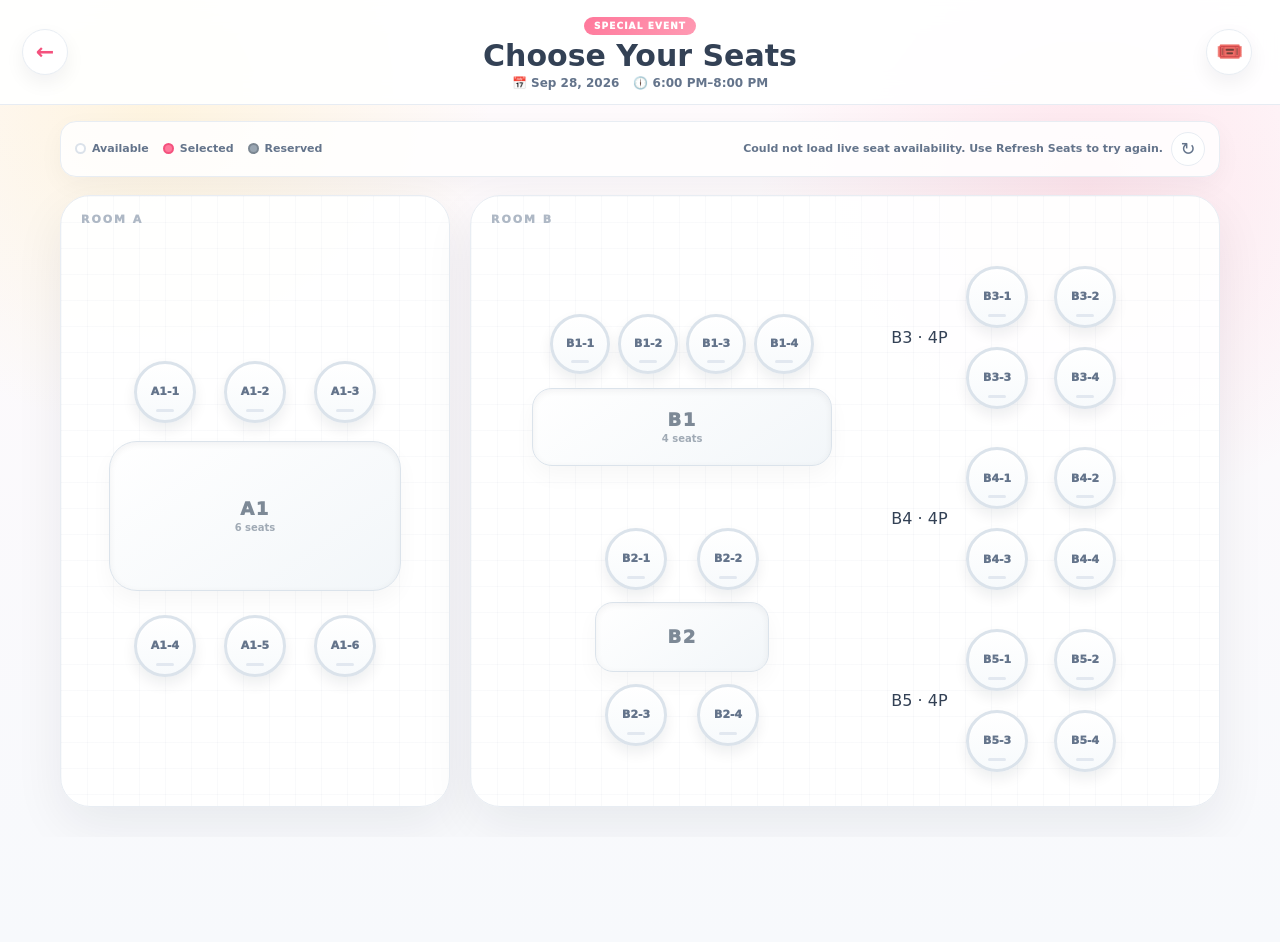
==== seat_booking.html @ ac12362a "Add files via upload" ====
<!DOCTYPE html>
<html lang="en">
<head>
    <meta charset="UTF-8">
    <meta name="viewport" content="width=device-width, initial-scale=1.0, maximum-scale=1.0, user-scalable=no">
    <title>Beads Land | September 28 Seat Reservation</title>
    <link rel="stylesheet" href="seat_booking.css">
</head>
<body>
    <header class="visual-topbar">
        <a class="back-home" href="index.html" aria-label="Back to Beads Land">←</a>
        <div class="event-heading">
            <div class="event-badge">SPECIAL EVENT</div>
            <h1>Choose Your Seats</h1>
            <div class="event-meta">
                <span>📅 Sep 28, 2026</span>
                <span>🕕 6:00 PM–8:00 PM</span>
            </div>
        </div>
        <button class="icon-action" type="button" id="manageBtn" title="Manage Reservation" aria-label="Manage Reservation">🎟️</button>
    </header>

    <section class="seat-toolbar">
        <div class="legend" aria-label="Seat legend">
            <span><i class="legend-dot open-dot"></i>Available</span>
            <span><i class="legend-dot selected-dot"></i>Selected</span>
            <span><i class="legend-dot reserved-dot"></i>Reserved</span>
        </div>
        <div class="toolbar-right">
            <span id="availabilityStatus" class="availability-status">Loading seats…</span>
            <button class="refresh-icon" type="button" id="refreshSeatsBtn" title="Refresh seats" aria-label="Refresh seats">↻</button>
        </div>
    </section>

    <main class="floor-wrap">
        <div class="floor-plan">
            <section class="room-panel room-a-panel">
                <div class="room-title">ROOM A</div>
                <div class="room-inner room-a-inner">
                    <div class="table-zone a1-zone">
                        <div id="A1Top" class="seat-row seat-row-three"></div>
                        <div class="table-surface table-a1">
                            <span>A1</span>
                            <small>6 seats</small>
                        </div>
                        <div id="A1Bottom" class="seat-row seat-row-three"></div>
                    </div>
                </div>
            </section>

            <section class="room-panel room-b-panel">
                <div class="room-title">ROOM B</div>
                <div class="room-inner b-layout">
                    <div class="b-left-column">
                        <div class="table-zone b1-zone featured-zone">
                            <div id="B1Row" class="seat-row b1-four-connected"></div>
                            <div class="table-surface table-b1">
                                <span>B1</span>
                                <small>4 seats</small>
                            </div>
                        </div>

                        <div class="table-zone compact-zone">
                            <div id="B2Top" class="seat-row seat-row-two"></div>
                            <div class="table-surface table-small"><span>B2</span></div>
                            <div id="B2Bottom" class="seat-row seat-row-two"></div>
                        </div>
                    </div>

                    <div id="B3B5" class="b-right-column"></div>
                </div>
            </section>
        </div>
    </main>

    <div id="selectionDock" class="selection-dock hidden">
        <div class="dock-count">
            <strong id="selectedCount">0</strong>
            <span>seat(s) selected</span>
        </div>
        <div class="dock-actions">
            <button class="dock-clear" type="button" id="clearBtn">Clear</button>
            <button class="dock-reserve" type="button" id="reserveBtn">Reserve Seats →</button>
        </div>
    </div>

    <div id="bookingModal" class="modal hidden" role="dialog" aria-modal="true">
        <div class="modal-card booking-card">
            <button class="modal-x" type="button" data-close="bookingModal" aria-label="Close">×</button>
            <div class="modal-icon">✨</div>
            <h2>Confirm Your Seats</h2>
            <p class="modal-sub">Sep 28 · 6:00 PM–8:00 PM</p>
            <div class="visual-summary">
                <div><span class="summary-icon">💺</span><strong id="bookingSeats"></strong></div>
                <div><span class="summary-icon">👥</span><strong id="bookingGuests"></strong> guest(s)</div>
            </div>
            <label class="field-label" for="guestName">Name</label>
            <input id="guestName" class="field" autocomplete="name" maxlength="100" placeholder="Your name">
            <label class="field-label" for="guestEmail">Email</label>
            <input id="guestEmail" class="field" type="email" autocomplete="email" maxlength="255" placeholder="Email for confirmation">
            <div id="bookingError" class="error-box hidden"></div>
            <button id="confirmBookingBtn" class="modal-primary" type="button">Confirm Reservation</button>
        </div>
    </div>

    <div id="manageModal" class="modal hidden" role="dialog" aria-modal="true">
        <div class="modal-card">
            <button class="modal-x" type="button" data-close="manageModal" aria-label="Close">×</button>
            <div class="modal-icon">🎟️</div>
            <h2>Manage Reservation</h2>
            <p class="modal-sub">Use the email and reservation number from your confirmation.</p>
            <label class="field-label" for="manageEmail">Email</label>
            <input id="manageEmail" class="field" type="email" autocomplete="email" placeholder="your@email.com">
            <label class="field-label" for="manageCode">Reservation Number</label>
            <input id="manageCode" class="field code-input" autocomplete="off" placeholder="BL-928-XXXXXX">
            <div id="manageError" class="error-box hidden"></div>
            <button id="findBookingBtn" class="modal-dark" type="button">Find Reservation</button>
        </div>
    </div>

    <div id="detailModal" class="modal hidden" role="dialog" aria-modal="true">
        <div class="modal-card">
            <button class="modal-x" type="button" data-close="detailModal" aria-label="Close">×</button>
            <div class="modal-icon">📋</div>
            <h2>Reservation Details</h2>
            <div id="reservationDetail" class="detail-box"></div>
            <button id="withdrawBtn" class="modal-danger" type="button">Withdraw Reservation</button>
        </div>
    </div>

    <div id="noticeModal" class="modal hidden" role="dialog" aria-modal="true">
        <div class="modal-card notice-card">
            <button class="modal-x" type="button" data-close="noticeModal" aria-label="Close">×</button>
            <div id="noticeIcon" class="notice-icon">✓</div>
            <h2 id="noticeTitle"></h2>
            <div id="noticeBody" class="detail-box"></div>
            <button class="modal-dark" type="button" data-close="noticeModal">OK</button>
        </div>
    </div>

    <script src="seat_booking.js"></script>
</body>
</html>
---- seat_booking.css ----
:root {
    --pink: #ff789b;
    --pink-dark: #f4517d;
    --pink-soft: #fff0f5;
    --yellow: #ffd85a;
    --ink: #334155;
    --muted: #94a3b8;
    --line: #e8edf3;
    --open: #ffffff;
    --reserved: #9aa6b2;
    --room: rgba(255,255,255,.96);
}
* { box-sizing: border-box; }
html, body { margin: 0; min-height: 100%; }
body {
    font-family: system-ui, -apple-system, BlinkMacSystemFont, "Segoe UI", sans-serif;
    color: var(--ink);
    background:
        radial-gradient(circle at 12% 10%, rgba(255,216,90,.18), transparent 24%),
        radial-gradient(circle at 85% 20%, rgba(255,120,155,.16), transparent 25%),
        linear-gradient(180deg, #fffafc 0%, #f7f9fc 100%);
    padding-bottom: 105px;
}
button, input { font: inherit; }
button { cursor: pointer; }
.hidden { display: none !important; }

.visual-topbar {
    min-height: 90px;
    display: grid;
    grid-template-columns: 52px 1fr 52px;
    align-items: center;
    gap: 14px;
    padding: 14px 22px;
    background: rgba(255,255,255,.92);
    backdrop-filter: blur(14px);
    border-bottom: 1px solid rgba(226,232,240,.8);
    position: sticky;
    top: 0;
    z-index: 30;
}
.back-home, .icon-action {
    width: 46px;
    height: 46px;
    border-radius: 50%;
    display: grid;
    place-items: center;
    background: #fff;
    border: 1px solid var(--line);
    color: var(--pink-dark);
    text-decoration: none;
    font-size: 22px;
    font-weight: 900;
    box-shadow: 0 8px 20px rgba(15,23,42,.06);
}
.icon-action { border: 1px solid var(--line); }
.event-heading { text-align: center; }
.event-badge {
    display: inline-flex;
    background: linear-gradient(135deg, var(--pink), #ff9ab3);
    color: white;
    border-radius: 999px;
    padding: 4px 10px;
    font-size: 9px;
    font-weight: 1000;
    letter-spacing: .12em;
}
.event-heading h1 { margin: 5px 0 4px; font-size: clamp(21px, 3vw, 30px); line-height: 1.05; }
.event-meta { display: flex; justify-content: center; flex-wrap: wrap; gap: 14px; color: #64748b; font-size: 12px; font-weight: 800; }

.seat-toolbar {
    width: min(1160px, calc(100% - 28px));
    margin: 16px auto 0;
    display: flex;
    justify-content: space-between;
    align-items: center;
    gap: 12px;
    padding: 10px 14px;
    border-radius: 16px;
    background: rgba(255,255,255,.86);
    border: 1px solid var(--line);
    box-shadow: 0 8px 26px rgba(15,23,42,.04);
}
.legend { display: flex; flex-wrap: wrap; gap: 14px; font-size: 11px; font-weight: 800; color: #64748b; }
.legend span { display: inline-flex; align-items: center; gap: 6px; }
.legend-dot { width: 11px; height: 11px; border-radius: 50%; display: inline-block; border: 2px solid #dbe2ea; }
.open-dot { background: white; }
.selected-dot { background: var(--pink); border-color: var(--pink-dark); }
.reserved-dot { background: var(--reserved); border-color: #7c8792; }
.toolbar-right { display: flex; align-items: center; gap: 8px; }
.availability-status { color: #64748b; font-size: 11px; font-weight: 800; }
.refresh-icon { width: 34px; height: 34px; border-radius: 50%; border: 1px solid var(--line); background: white; color: #64748b; font-size: 18px; }

.floor-wrap { overflow-x: auto; padding: 18px 14px 30px; }
.floor-plan {
    min-width: 1040px;
    width: min(1160px, 100%);
    margin: 0 auto;
    display: grid;
    grid-template-columns: 390px 1fr;
    gap: 20px;
}
.room-panel {
    position: relative;
    min-height: 610px;
    background: var(--room);
    border: 1px solid var(--line);
    border-radius: 30px;
    box-shadow: 0 18px 50px rgba(15,23,42,.07);
    overflow: hidden;
}
.room-panel::before {
    content: "";
    position: absolute;
    inset: 0;
    pointer-events: none;
    background-image:
        linear-gradient(rgba(148,163,184,.055) 1px, transparent 1px),
        linear-gradient(90deg, rgba(148,163,184,.055) 1px, transparent 1px);
    background-size: 26px 26px;
}
.room-title {
    position: absolute;
    z-index: 2;
    left: 20px;
    top: 17px;
    font-size: 11px;
    font-weight: 1000;
    letter-spacing: .18em;
    color: #aeb8c5;
}
.room-inner { position: relative; z-index: 1; height: 100%; }
.room-a-inner { display: grid; place-items: center; padding: 70px 30px 34px; }
.table-zone { display: flex; flex-direction: column; align-items: center; position: relative; }
.seat-row { display: flex; align-items: center; justify-content: center; gap: 22px; }
.seat-row-three { gap: 28px; }

.seat {
    width: 62px;
    height: 62px;
    border-radius: 50%;
    border: 3px solid #dbe3eb;
    background: linear-gradient(180deg,#fff,#f7fafc);
    color: #64748b;
    display: grid;
    place-items: center;
    position: relative;
    font-size: 11px;
    font-weight: 1000;
    box-shadow: 0 7px 14px rgba(15,23,42,.07), inset 0 2px 2px rgba(255,255,255,.9);
    transition: transform .16s ease, box-shadow .16s ease, border-color .16s ease, background .16s ease;
}
.seat::after {
    content: "";
    position: absolute;
    bottom: 8px;
    width: 18px;
    height: 3px;
    border-radius: 999px;
    background: #e2e8f0;
}
.seat:not(:disabled):hover { transform: translateY(-4px) scale(1.03); border-color: #f9a8bc; box-shadow: 0 12px 22px rgba(255,120,155,.17); }
.seat.selected {
    background: linear-gradient(145deg, #ff94ae, var(--pink));
    border-color: var(--pink-dark);
    color: white;
    box-shadow: 0 0 0 6px rgba(255,120,155,.16), 0 12px 24px rgba(244,81,125,.22);
}
.seat.selected::after { content: "✓"; width: auto; height: auto; background: none; bottom: 4px; font-size: 13px; }
.seat.reserved {
    background: linear-gradient(145deg,#aeb8c3,#8794a0);
    border-color: #7b8792;
    color: white;
    cursor: not-allowed;
    opacity: .86;
}
.seat.reserved::after { content: "🔒"; width: auto; height: auto; background: none; bottom: 3px; font-size: 11px; filter: grayscale(1) brightness(2); }
.seat small { display: none; }

.table-surface {
    display: grid;
    place-items: center;
    align-content: center;
    color: #7d8996;
    background:
        linear-gradient(145deg, rgba(255,255,255,.97), rgba(242,246,249,.98));
    border: 1px solid #dbe3eb;
    box-shadow: inset 0 2px 7px rgba(15,23,42,.055), 0 10px 22px rgba(15,23,42,.035);
}
.table-surface span { font-size: 18px; font-weight: 1000; letter-spacing: .08em; }
.table-surface small { margin-top: 3px; font-size: 10px; font-weight: 800; color: #a0aab5; }
.table-a1 { width: 292px; height: 150px; margin: 18px 0 24px; border-radius: 28px; }
.b-layout { display: grid; grid-template-columns: 1.1fr .9fr; gap: 26px; padding: 70px 28px 34px; min-height: 610px; }
.b-left-column { display: flex; flex-direction: column; justify-content: space-evenly; gap: 32px; }
.b-right-column { display: flex; flex-direction: column; justify-content: space-between; gap: 22px; }
.featured-zone { padding-top: 22px; }
.featured-tag {
    position: absolute;
    top: -18px;
    right: 0;
    background: #fff3c2;
    color: #9a6700;
    border: 1px solid #ffe17e;
    border-radius: 999px;
    padding: 5px 9px;
    font-size: 8px;
    font-weight: 1000;
    letter-spacing: .08em;
}
.b1-four-connected { gap: 8px; }
.b1-four-connected .seat { width: 60px; height: 60px; }
.table-b1 { width: 300px; height: 78px; border-radius: 20px; margin-top: 14px; }
.compact-zone { margin-top: 4px; }
.seat-row-two { gap: 30px; }
.table-small { width: 174px; height: 70px; border-radius: 18px; margin: 12px 0; }
.b-right-column .table-zone { margin: 0; }
.b-right-column .seat-row { gap: 26px; }

.selection-dock {
    position: fixed;
    z-index: 40;
    left: 50%;
    bottom: 22px;
    transform: translateX(-50%);
    width: min(560px, calc(100% - 24px));
    display: flex;
    align-items: center;
    justify-content: space-between;
    gap: 14px;
    padding: 12px 13px 12px 18px;
    border-radius: 24px;
    background: rgba(31,41,55,.94);
    color: white;
    box-shadow: 0 20px 45px rgba(15,23,42,.27);
    backdrop-filter: blur(12px);
}
.dock-count { display: flex; align-items: baseline; gap: 7px; }
.dock-count strong { font-size: 27px; color: #ffdbe5; }
.dock-count span { font-size: 12px; font-weight: 800; opacity: .8; }
.dock-actions { display: flex; align-items: center; gap: 8px; }
.dock-clear { border: 0; background: transparent; color: #cbd5e1; font-weight: 900; padding: 10px; }
.dock-reserve { border: 0; border-radius: 16px; padding: 12px 17px; background: linear-gradient(135deg,var(--pink),var(--pink-dark)); color: white; font-weight: 1000; box-shadow: 0 8px 20px rgba(244,81,125,.3); }

.modal { position: fixed; inset: 0; z-index: 70; display: grid; place-items: center; padding: 18px; background: rgba(15,23,42,.62); backdrop-filter: blur(7px); }
.modal-card { position: relative; width: min(450px,100%); max-height: 90vh; overflow: auto; border-radius: 28px; background: white; padding: 28px; box-shadow: 0 30px 80px rgba(15,23,42,.3); }
.modal-x { position: absolute; right: 16px; top: 14px; width: 34px; height: 34px; border-radius: 50%; border: 0; background: #f8fafc; color: #94a3b8; font-size: 22px; }
.modal-icon { font-size: 37px; margin-bottom: 7px; }
.modal-card h2 { margin: 0; font-size: 25px; }
.modal-sub { margin: 5px 0 19px; color: #64748b; font-size: 13px; font-weight: 700; }
.visual-summary { display: grid; gap: 8px; background: var(--pink-soft); border: 1px solid #ffd6e1; padding: 13px 15px; border-radius: 16px; margin-bottom: 18px; color: #7f3650; font-size: 13px; }
.visual-summary div { display: flex; align-items: center; gap: 9px; }
.summary-icon { width: 22px; text-align: center; }
.field-label { display:block; margin:12px 0 6px; color:#64748b; font-size:10px; font-weight:1000; text-transform:uppercase; letter-spacing:.09em; }
.field { width:100%; border:2px solid var(--line); background:#f8fafc; border-radius:14px; padding:13px 14px; outline:none; color:#1e293b; font-weight:750; }
.field:focus { border-color:#f9a8bc; background:white; box-shadow:0 0 0 4px rgba(255,120,155,.09); }
.code-input { text-transform: uppercase; letter-spacing: .08em; }
.error-box { margin-top:13px; padding:11px 13px; border-radius:12px; background:#fef2f2; color:#b91c1c; border:1px solid #fecaca; font-size:12px; font-weight:800; }
.modal-primary,.modal-dark,.modal-danger { width:100%; margin-top:20px; border:0; border-radius:16px; padding:14px; color:white; font-weight:1000; }
.modal-primary { background:linear-gradient(135deg,var(--pink),var(--pink-dark)); }
.modal-dark { background:#1f2937; }
.modal-danger { background:#dc2626; }
.detail-box { margin-top:16px; padding:15px; border-radius:16px; background:#f8fafc; border:1px solid var(--line); font-size:13px; font-weight:750; line-height:1.85; }
.code-box { display:inline-block; margin-top:8px; padding:8px 11px; border-radius:11px; background:#fff1f5; color:#be123c; font-weight:1000; letter-spacing:.07em; }
.notice-card { text-align:center; }
.notice-icon { font-size:44px; }

@media (max-width: 720px) {
    body { padding-bottom: 112px; }
    .visual-topbar { grid-template-columns: 42px 1fr 42px; padding: 11px 12px; }
    .back-home,.icon-action { width:40px;height:40px;font-size:19px; }
    .event-meta { gap: 6px 12px; font-size: 10px; }
    .seat-toolbar { align-items:flex-start; flex-direction:column; margin-top:10px; }
    .toolbar-right { width:100%; justify-content:space-between; }
    .floor-wrap { padding-top: 12px; }
    .floor-plan { min-width: 980px; grid-template-columns: 360px 600px; }
    .room-panel { min-height: 570px; }
    .selection-dock { bottom:12px; }
    .dock-count strong { font-size:24px; }
    .dock-reserve { padding:11px 14px; }
}
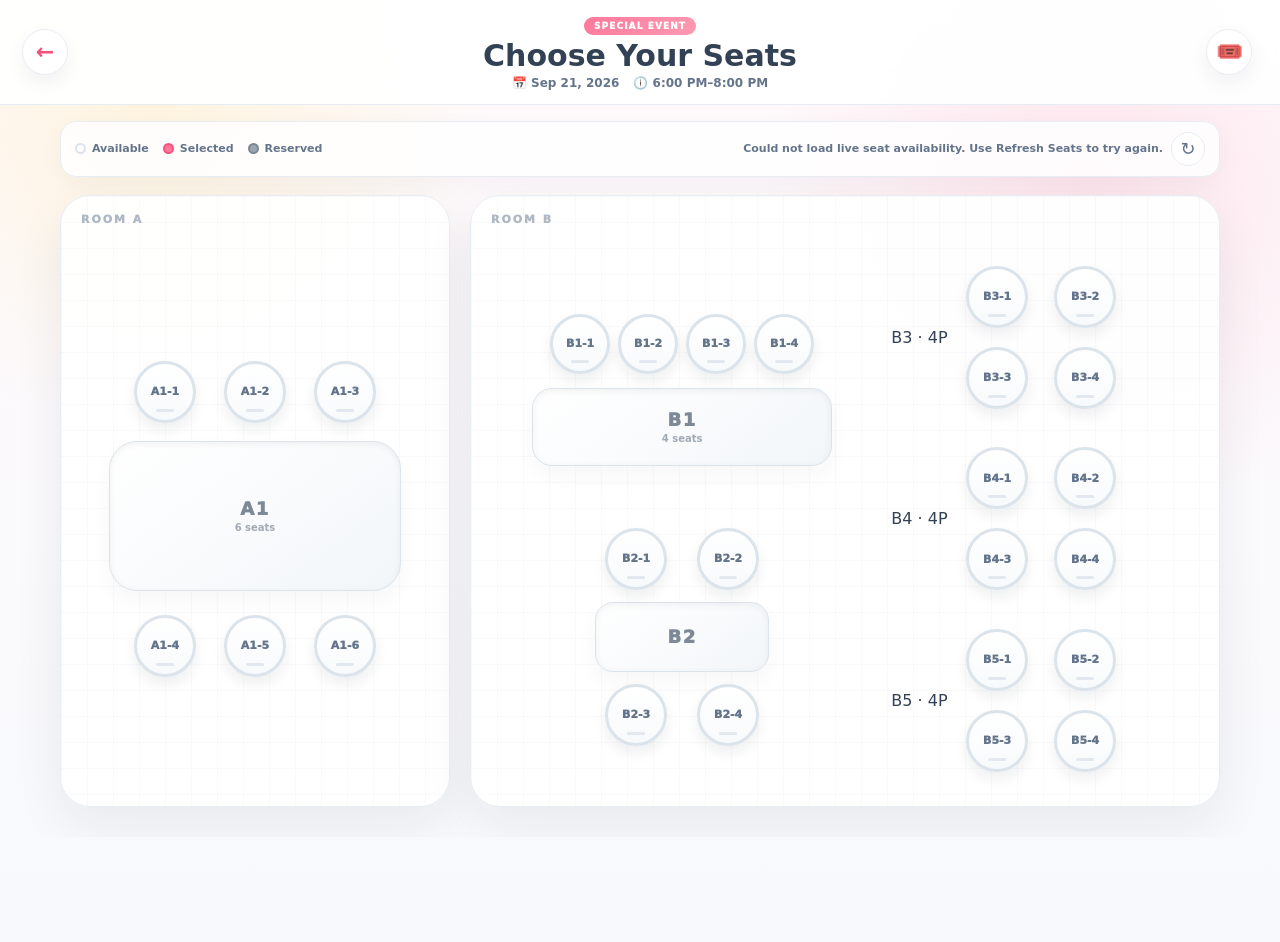
==== commit 0a455581: "Update seat_booking.html" ====
--- a/seat_booking.html
+++ b/seat_booking.html
@@ -3,7 +3,7 @@
 <head>
     <meta charset="UTF-8">
     <meta name="viewport" content="width=device-width, initial-scale=1.0, maximum-scale=1.0, user-scalable=no">
-    <title>Beads Land | September 28 Seat Reservation</title>
+    <title>Beads Land | September 21 Seat Reservation</title>
     <link rel="stylesheet" href="seat_booking.css">
 </head>
 <body>
@@ -13,7 +13,7 @@
             <div class="event-badge">SPECIAL EVENT</div>
             <h1>Choose Your Seats</h1>
             <div class="event-meta">
-                <span>📅 Sep 28, 2026</span>
+                <span>📅 Sep 21, 2026</span>
                 <span>🕕 6:00 PM–8:00 PM</span>
             </div>
         </div>
@@ -89,7 +89,7 @@
             <button class="modal-x" type="button" data-close="bookingModal" aria-label="Close">×</button>
             <div class="modal-icon">✨</div>
             <h2>Confirm Your Seats</h2>
-            <p class="modal-sub">Sep 28 · 6:00 PM–8:00 PM</p>
+            <p class="modal-sub">Sep 21 · 6:00 PM–8:00 PM</p>
             <div class="visual-summary">
                 <div><span class="summary-icon">💺</span><strong id="bookingSeats"></strong></div>
                 <div><span class="summary-icon">👥</span><strong id="bookingGuests"></strong> guest(s)</div>
@@ -112,7 +112,7 @@
             <label class="field-label" for="manageEmail">Email</label>
             <input id="manageEmail" class="field" type="email" autocomplete="email" placeholder="your@email.com">
             <label class="field-label" for="manageCode">Reservation Number</label>
-            <input id="manageCode" class="field code-input" autocomplete="off" placeholder="BL-928-XXXXXX">
+            <input id="manageCode" class="field code-input" autocomplete="off" placeholder="BL-921-XXXXXX">
             <div id="manageError" class="error-box hidden"></div>
             <button id="findBookingBtn" class="modal-dark" type="button">Find Reservation</button>
         </div>
